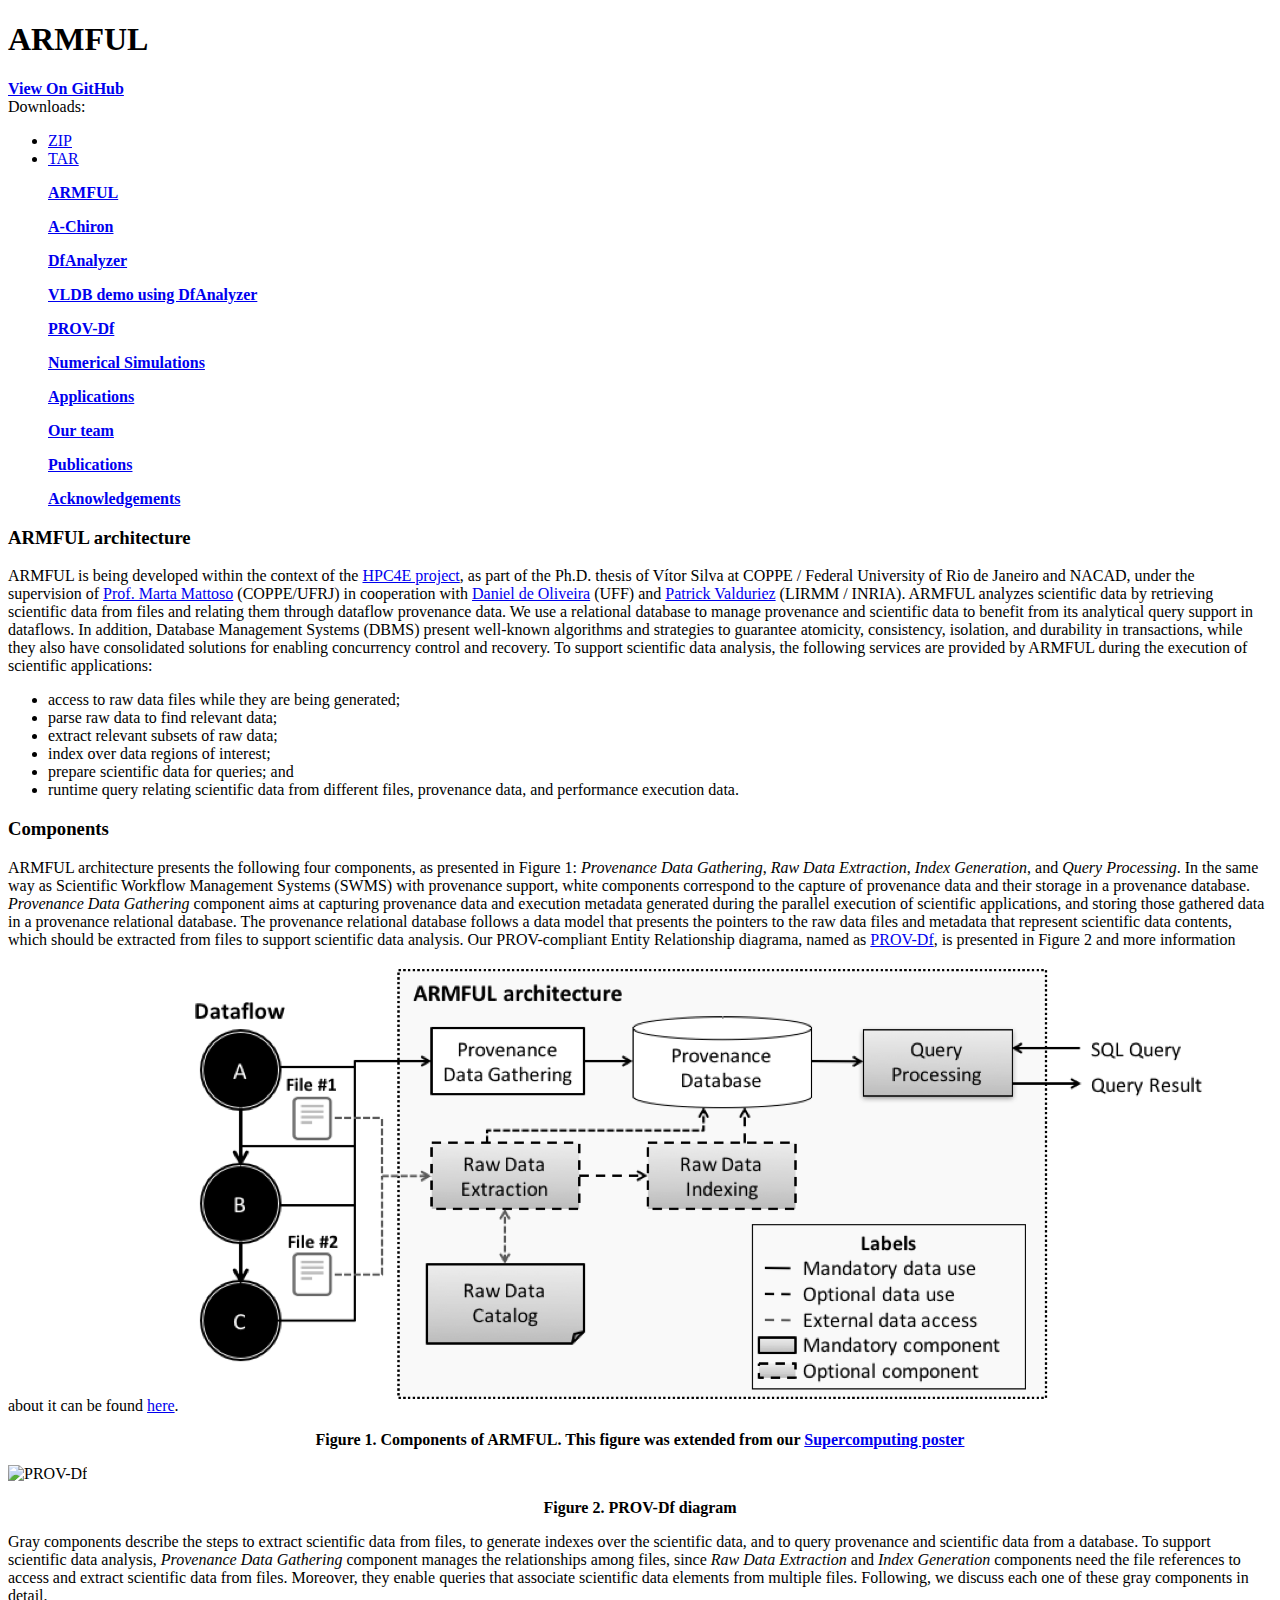
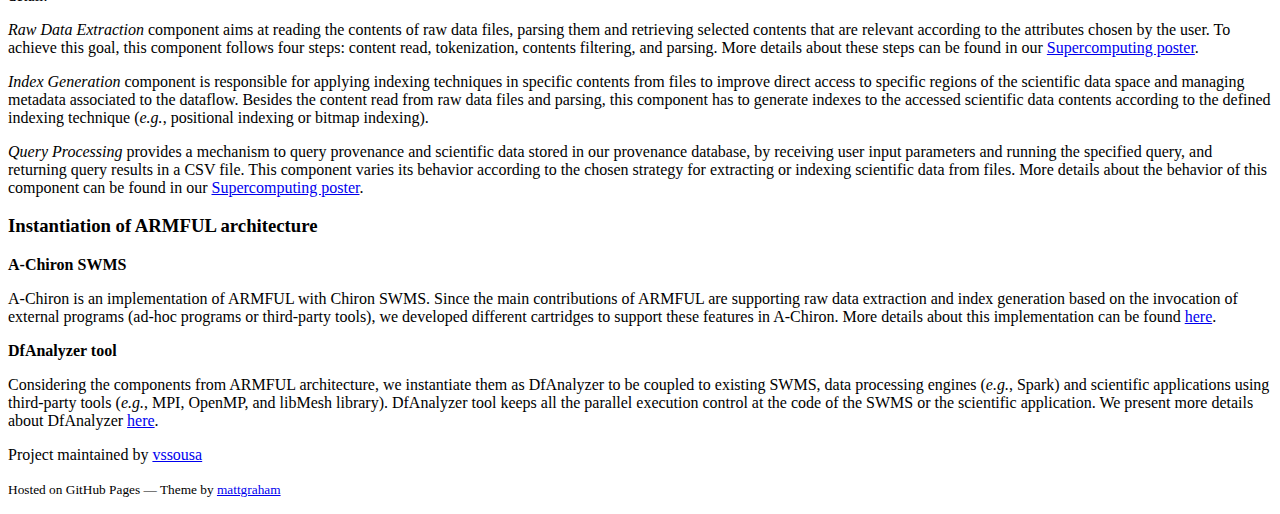
==== index.html @ 947130df "Updating the content of some pages." ====
<!doctype html>
<html>

<head>
    <meta charset="utf-8">
    <meta http-equiv="X-UA-Compatible" content="chrome=1">
    <title>ARMFUL</title>
    <link rel="stylesheet" href="stylesheets/styles.css">
    <link rel="stylesheet" href="stylesheets/github-dark.css">
    <script src="https://ajax.googleapis.com/ajax/libs/jquery/1.7.1/jquery.min.js"></script>
    <script src="javascripts/main.js"></script>
    <!--[if lt IE 9]>
      <script src="//html5shiv.googlecode.com/svn/trunk/html5.js"></script>
    <![endif]-->
    <meta name="viewport" content="width=device-width, initial-scale=1, user-scalable=no">

</head>

<body>

    <header>
        <h1>ARMFUL</h1>
        <p></p>
    </header>

    <div id="banner">
        <span id="logo"></span>
        <a href="https://github.com/hpcdb/armful" class="button fork"><strong>View On GitHub</strong></a>
        <div class="downloads">
            <span>Downloads:</span>
            <ul>
                <li><a href="https://github.com/hpcdb/armful/zipball/master" class="button">ZIP</a></li>
                <li><a href="https://github.com/hpcdb/armful/tarball/master" class="button">TAR</a></li>
            </ul>
        </div>
    </div>
    <!-- end banner -->

    <div class="wrapper">
        <nav>
            <ul><a href="index.html"><strong>ARMFUL</strong></a></ul>
            <ul><a href="a-chiron.html"><strong>A-Chiron</strong></a></ul>
            <ul><a href="dfanalyzer.html"><strong>DfAnalyzer</strong></a></ul>
            <ul><a href="dfanalyzer-demo.html"><strong>VLDB demo using DfAnalyzer</strong></a></ul>
            <ul><a href="prov-df.html"><strong>PROV-Df</strong></a></ul>
            <ul><a href="simulations.html"><strong>Numerical Simulations</strong></a></ul>
            <ul><a href="applications.html"><strong>Applications</strong></a></ul>
            <ul><a href="team.html"><strong>Our team</strong></a></ul>
            <ul><a href="publications.html"><strong>Publications</strong></a></ul>
            <ul><a href="acknowledgement.html"><strong>Acknowledgements</strong></a></ul>
            <ul> </ul>
        </nav>
        <section>
            <h3>
                <a id="armful" class="anchor" href="#armful" aria-hidden="true"><span aria-hidden="true" class="octicon octicon-link"></span></a> ARMFUL architecture
            </h3>
            <p>
                ARMFUL is being developed within the context of the <a href="https://hpc4e.eu/" target="_blank">HPC4E project</a>, as part of the Ph.D. thesis of Vítor Silva at COPPE / Federal University of Rio de Janeiro and NACAD, under the supervision
                of <a href="http://www.cos.ufrj.br/~marta/" target="_blank">Prof. Marta Mattoso</a> (COPPE/UFRJ) in cooperation with <a href="http://www2.ic.uff.br/~danielcmo/" target="_blank">Daniel de Oliveira</a> (UFF) and <a href="http://www-sop.inria.fr/members/Patrick.Valduriez/"
                    target="_blank">Patrick Valduriez</a> (LIRMM / INRIA). ARMFUL analyzes scientific data by retrieving scientific data from files and relating them through dataflow provenance data. We use a relational database to manage provenance and scientific
                data to benefit from its analytical query support in dataflows. In addition, Database Management Systems (DBMS) present well-known algorithms and strategies to guarantee atomicity, consistency, isolation, and durability in transactions,
                while they also have consolidated solutions for enabling concurrency control and recovery. To support scientific data analysis, the following services are provided by ARMFUL during the execution of scientific applications:
                <ul>
                    <li>
                        access to raw data files while they are being generated;
                    </li>
                    <li>
                        parse raw data to find relevant data;
                    </li>
                    <li>
                        extract relevant subsets of raw data;
                    </li>
                    <li>
                        index over data regions of interest;
                    </li>
                    <li>
                        prepare scientific data for queries; and
                    </li>
                    <li>
                        runtime query relating scientific data from different files, provenance data, and performance execution data.
                    </li>
                </ul>
            </p>
            <h3>
                <a id="components" class="anchor" href="#components" aria-hidden="true"><span aria-hidden="true" class="octicon octicon-link"></span></a> Components
            </h3>
            <p>
                ARMFUL architecture presents the following four components, as presented in Figure 1: <i>Provenance Data Gathering</i>, <i>Raw Data Extraction</i>, <i>Index Generation</i>, and <i>Query Processing</i>. In the same way as Scientific Workflow
                Management Systems (SWMS) with provenance support, white components correspond to the capture of provenance data and their storage in a provenance database. <i>Provenance Data Gathering</i> component aims at capturing provenance data and
                execution metadata generated during the parallel execution of scientific applications, and storing those gathered data in a provenance relational database. The provenance relational database follows a data model that presents the pointers
                to the raw data files and metadata that represent scientific data contents, which should be extracted from files to support scientific data analysis. Our PROV-compliant Entity Relationship diagrama, named as <a href="prov-df.html">PROV-Df</a>,
                is presented in Figure 2 and more information about it can be found <a href="http://onlinelibrary.wiley.com/doi/10.1002/cpe.3616/abstract" target="_blank">here</a>.
                <img src="img/components.png" alt="ARMFUL's components">
            </p>
            <p align="center">
                <b>Figure 1. Components of ARMFUL. This figure was extended from our <a href="http://sc16.supercomputing.org/sc-archive/tech_poster/tech_poster_pages/post152.html" target="_blank">Supercomputing poster</a></b>
            </p>
            <img src="img/prov-df.png" alt="PROV-Df">
            </p>
            <p align="center">
                <b>Figure 2. PROV-Df diagram</b>
            </p>
            <p>
                Gray components describe the steps to extract scientific data from files, to generate indexes over the scientific data, and to query provenance and scientific data from a database. To support scientific data analysis, <i>Provenance Data Gathering</i>                component manages the relationships among files, since <i>Raw Data Extraction</i> and <i>Index Generation</i> components need the file references to access and extract scientific data from files. Moreover, they enable queries that associate
                scientific data elements from multiple files. Following, we discuss each one of these gray components in detail.</p>
            <p>
                <i>Raw Data Extraction</i> component aims at reading the contents of raw data files, parsing them and retrieving selected contents that are relevant according to the attributes chosen by the user. To achieve this goal, this component follows
                four steps: content read, tokenization, contents filtering, and parsing. More details about these steps can be found in our <a href="http://sc16.supercomputing.org/sc-archive/tech_poster/tech_poster_pages/post152.html" target="_blank">Supercomputing poster</a>.
            </p>
            <p>
                <i>Index Generation</i> component is responsible for applying indexing techniques in specific contents from files to improve direct access to specific regions of the scientific data space and managing metadata associated to the dataflow.
                Besides the content read from raw data files and parsing, this component has to generate indexes to the accessed scientific data contents according to the defined indexing technique (<i>e.g.</i>, positional indexing or bitmap indexing).
            </p>
            <p>
                <i>Query Processing</i> provides a mechanism to query provenance and scientific data stored in our provenance database, by receiving user input parameters and running the specified query, and returning query results in a CSV file. This
                component varies its behavior according to the chosen strategy for extracting or indexing scientific data from files. More details about the behavior of this component can be found in our <a href="http://sc16.supercomputing.org/sc-archive/tech_poster/tech_poster_pages/post152.html"
                    target="_blank">Supercomputing poster</a>.
            </p>
            <h3>
                <a id="instantiation" class="anchor" href="#instantiation" aria-hidden="true"><span aria-hidden="true" class="octicon octicon-link"></span></a> Instantiation of ARMFUL architecture
            </h3>
            <p>
                <b>A-Chiron SWMS</b>
            </p>
            <p>A-Chiron is an implementation of ARMFUL with Chiron SWMS. Since the main contributions of ARMFUL are supporting raw data extraction and index generation based on the invocation of external programs (ad-hoc programs or third-party tools), we
                developed different cartridges to support these features in A-Chiron. More details about this implementation can be found <a href="a-chiron.html">here</a>.
            </p>
            <p>
                <b>DfAnalyzer tool</b>
            </p>
            <p>Considering the components from ARMFUL architecture, we instantiate them as DfAnalyzer to be coupled to existing SWMS, data processing engines (<i>e.g.</i>, Spark) and scientific applications using third-party tools (<i>e.g.</i>, MPI, OpenMP,
                and libMesh library). DfAnalyzer tool keeps all the parallel execution control at the code of the SWMS or the scientific application. We present more details about DfAnalyzer <a href="dfanalyzer.html">here</a>.
            </p>

        </section>
        <footer>
            <p>Project maintained by <a href="https://github.com/vssousa">vssousa</a></p>
            <p><small>Hosted on GitHub Pages &mdash; Theme by <a href="https://twitter.com/michigangraham">mattgraham</a></small></p>
        </footer>
    </div>
    <!--[if !IE]><script>fixScale(document);</script><![endif]-->
</body>

</html>
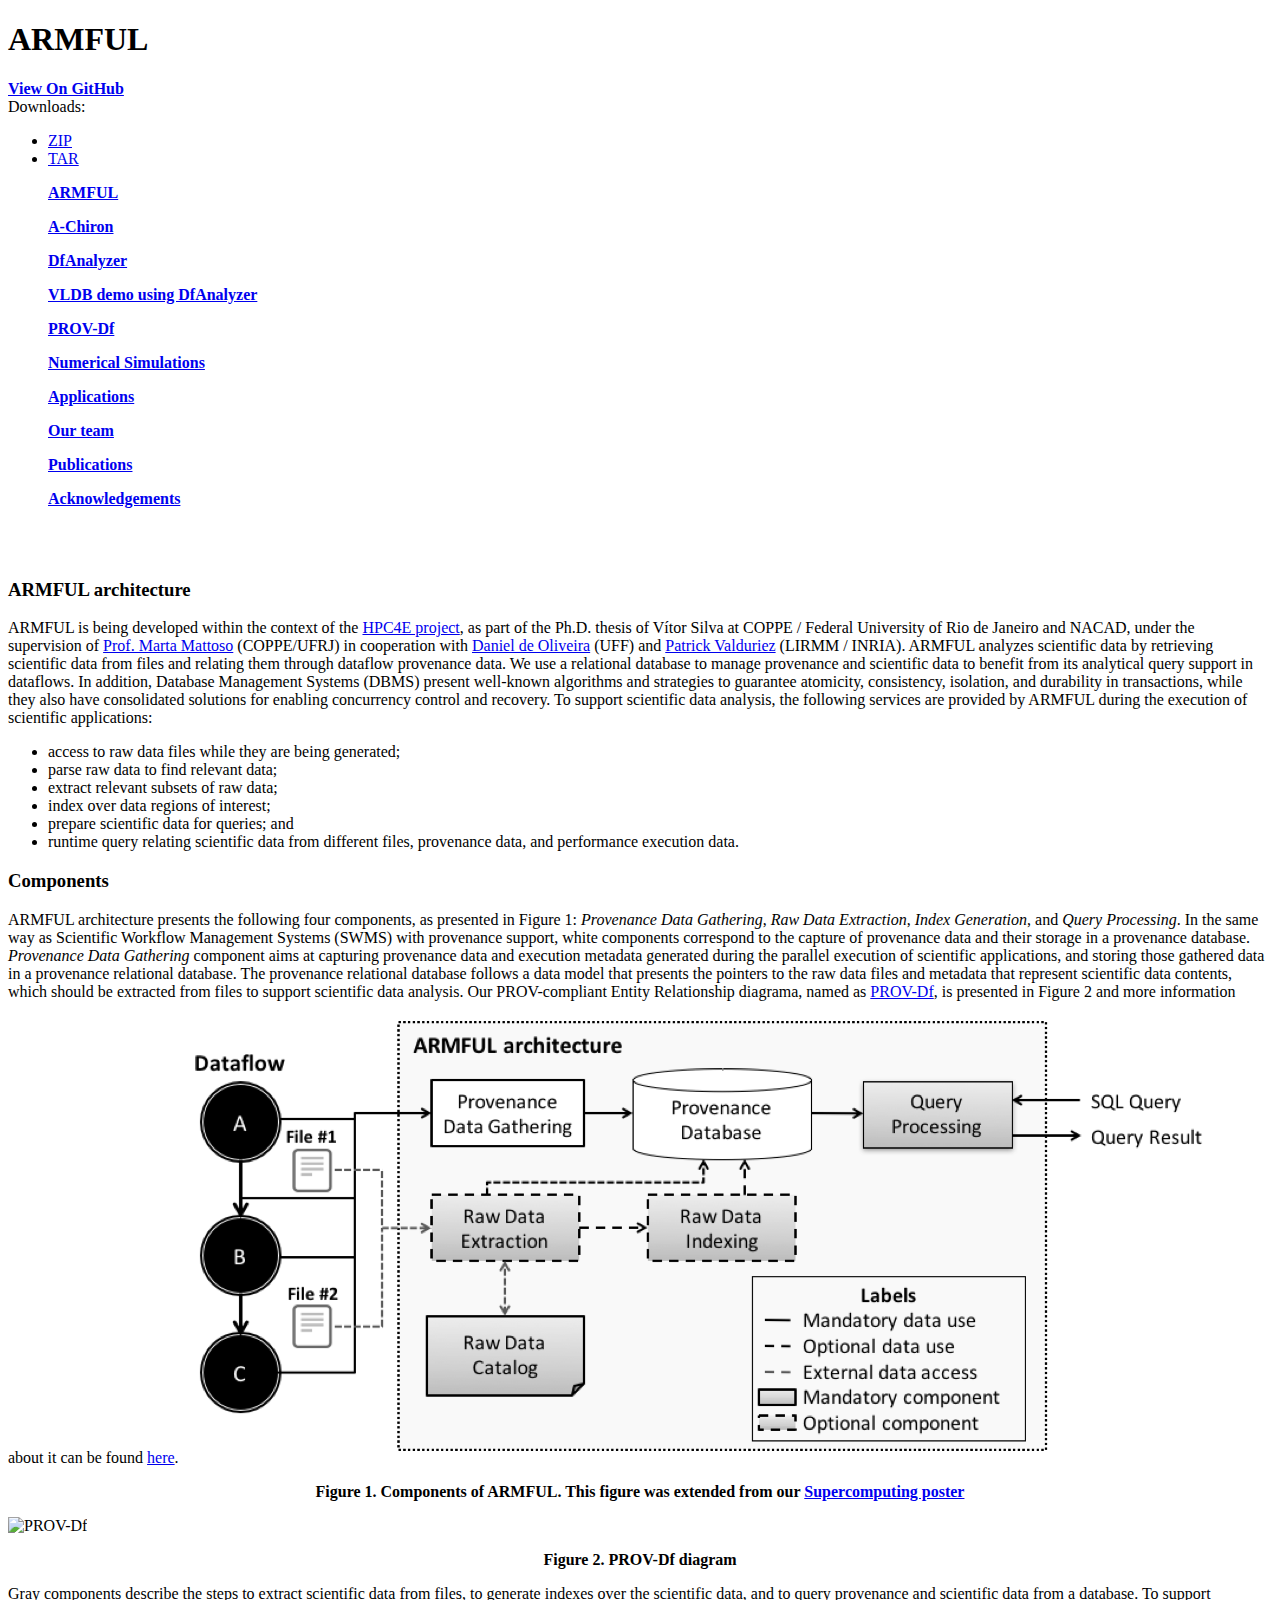
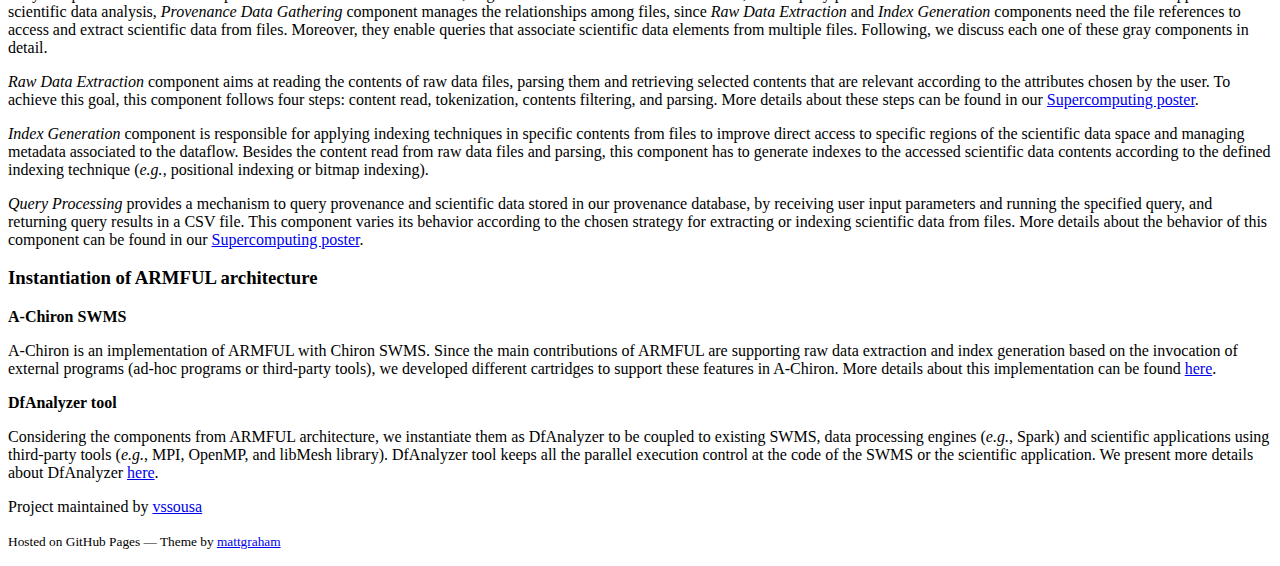
==== commit ed827c8c: "no message" ====
--- a/index.html
+++ b/index.html
@@ -48,7 +48,7 @@
             <ul><a href="team.html"><strong>Our team</strong></a></ul>
             <ul><a href="publications.html"><strong>Publications</strong></a></ul>
             <ul><a href="acknowledgement.html"><strong>Acknowledgements</strong></a></ul>
-            <ul> </ul>
+            <ul><br><br></ul>
         </nav>
         <section>
             <h3>
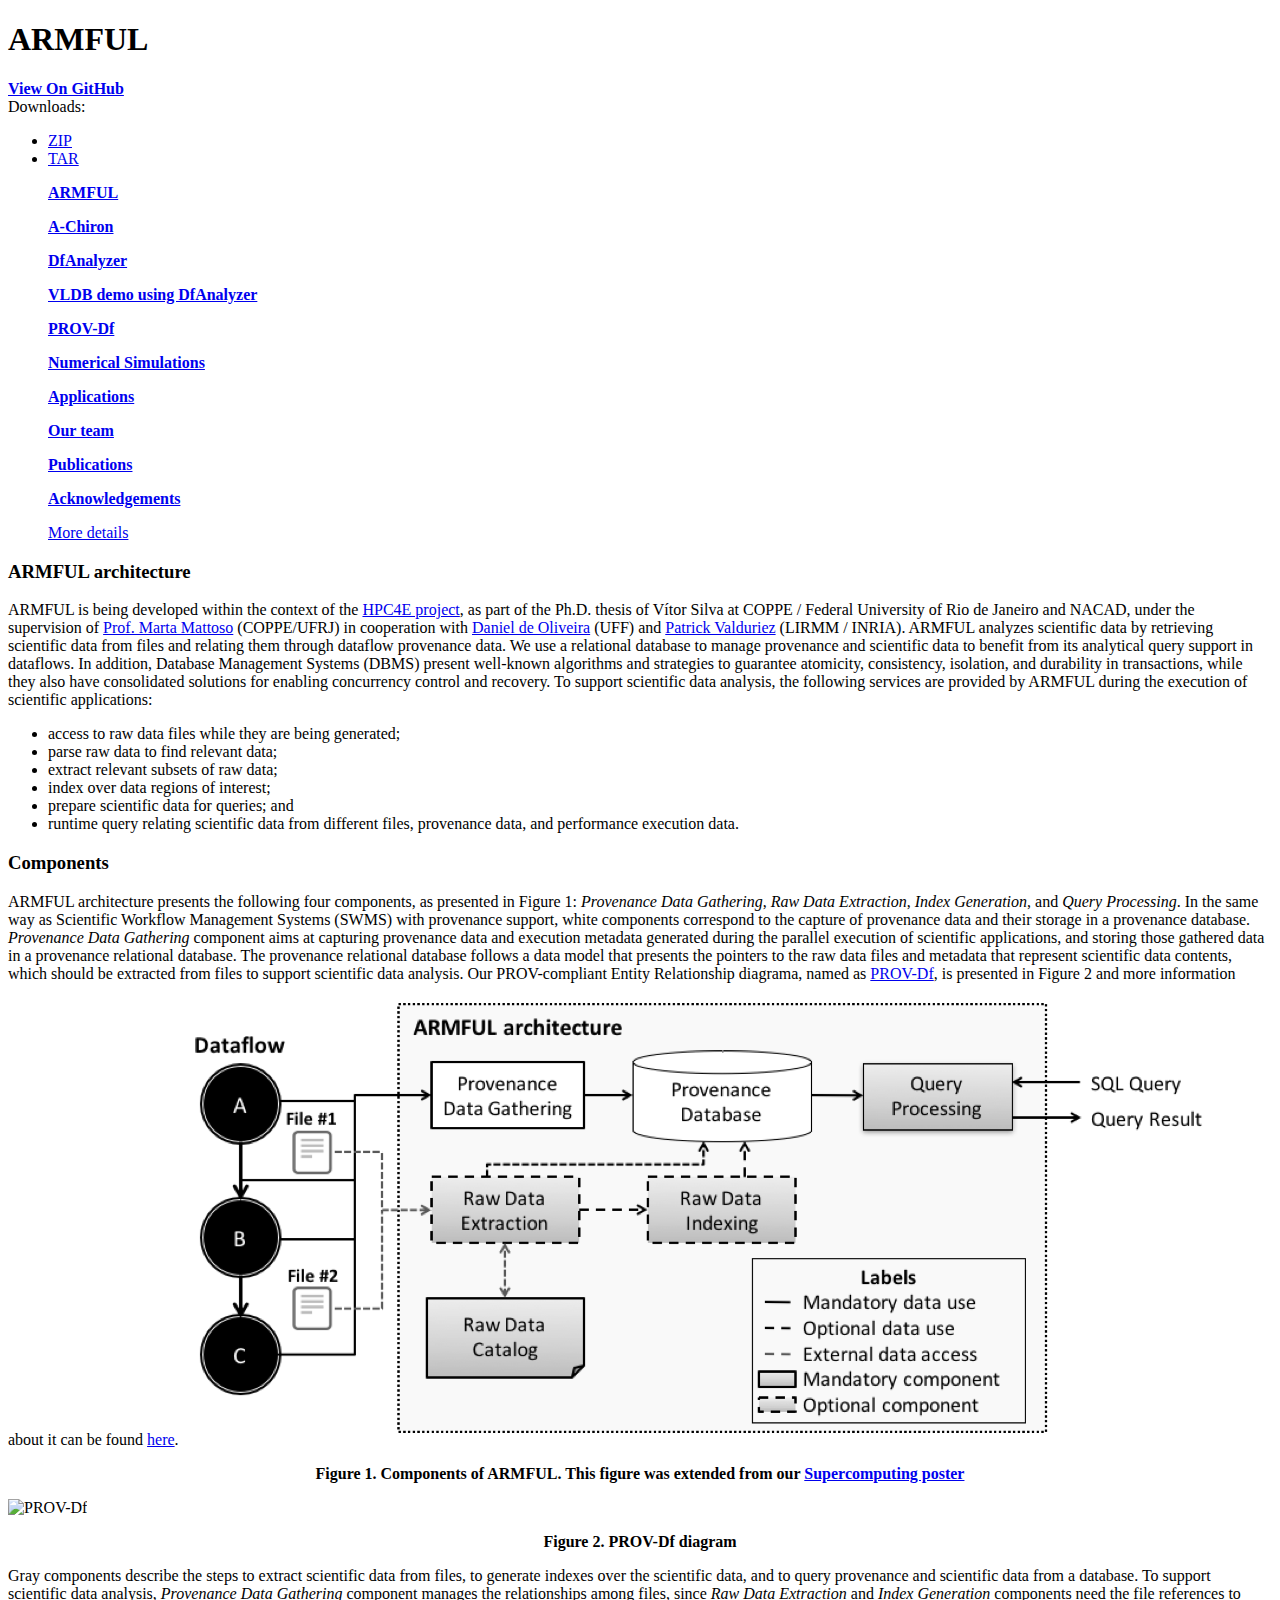
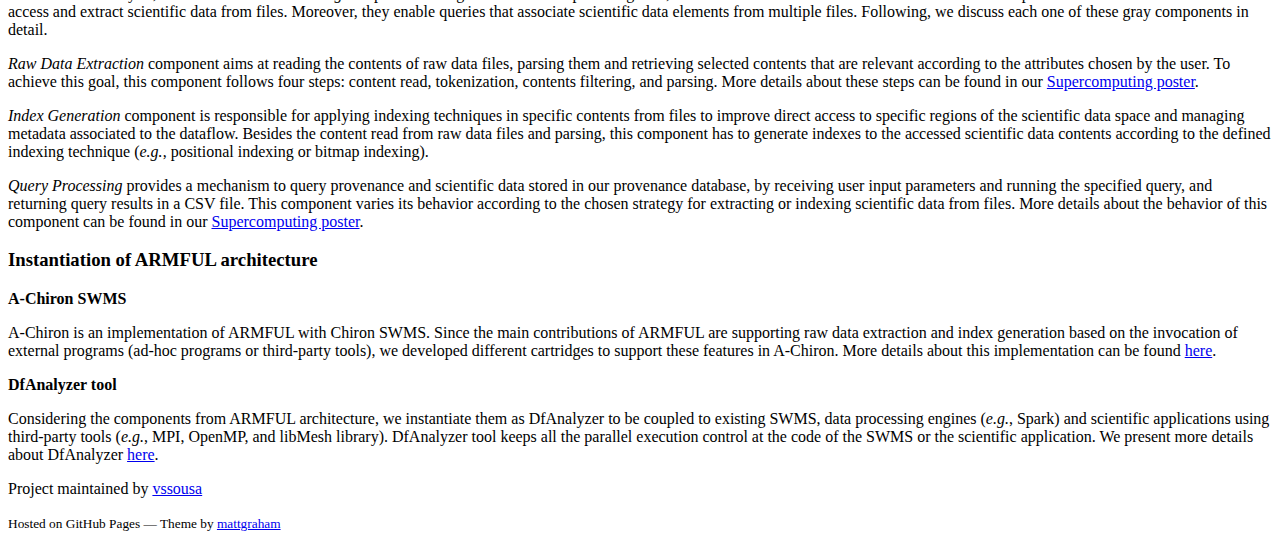
==== commit bf82a2c0: "Updating the content of some pages." ====
--- a/index.html
+++ b/index.html
@@ -47,8 +47,8 @@
             <ul><a href="applications.html"><strong>Applications</strong></a></ul>
             <ul><a href="team.html"><strong>Our team</strong></a></ul>
             <ul><a href="publications.html"><strong>Publications</strong></a></ul>
-            <ul><a href="acknowledgement.html"><strong>Acknowledgements</strong></a></ul>
-            <ul><br><br></ul>
+            <ul><a href="acknowledgments.html"><strong>Acknowledgements</strong></a></ul>
+            <ul><a href="https://github.com/hpcdb">More details</ul>
         </nav>
         <section>
             <h3>
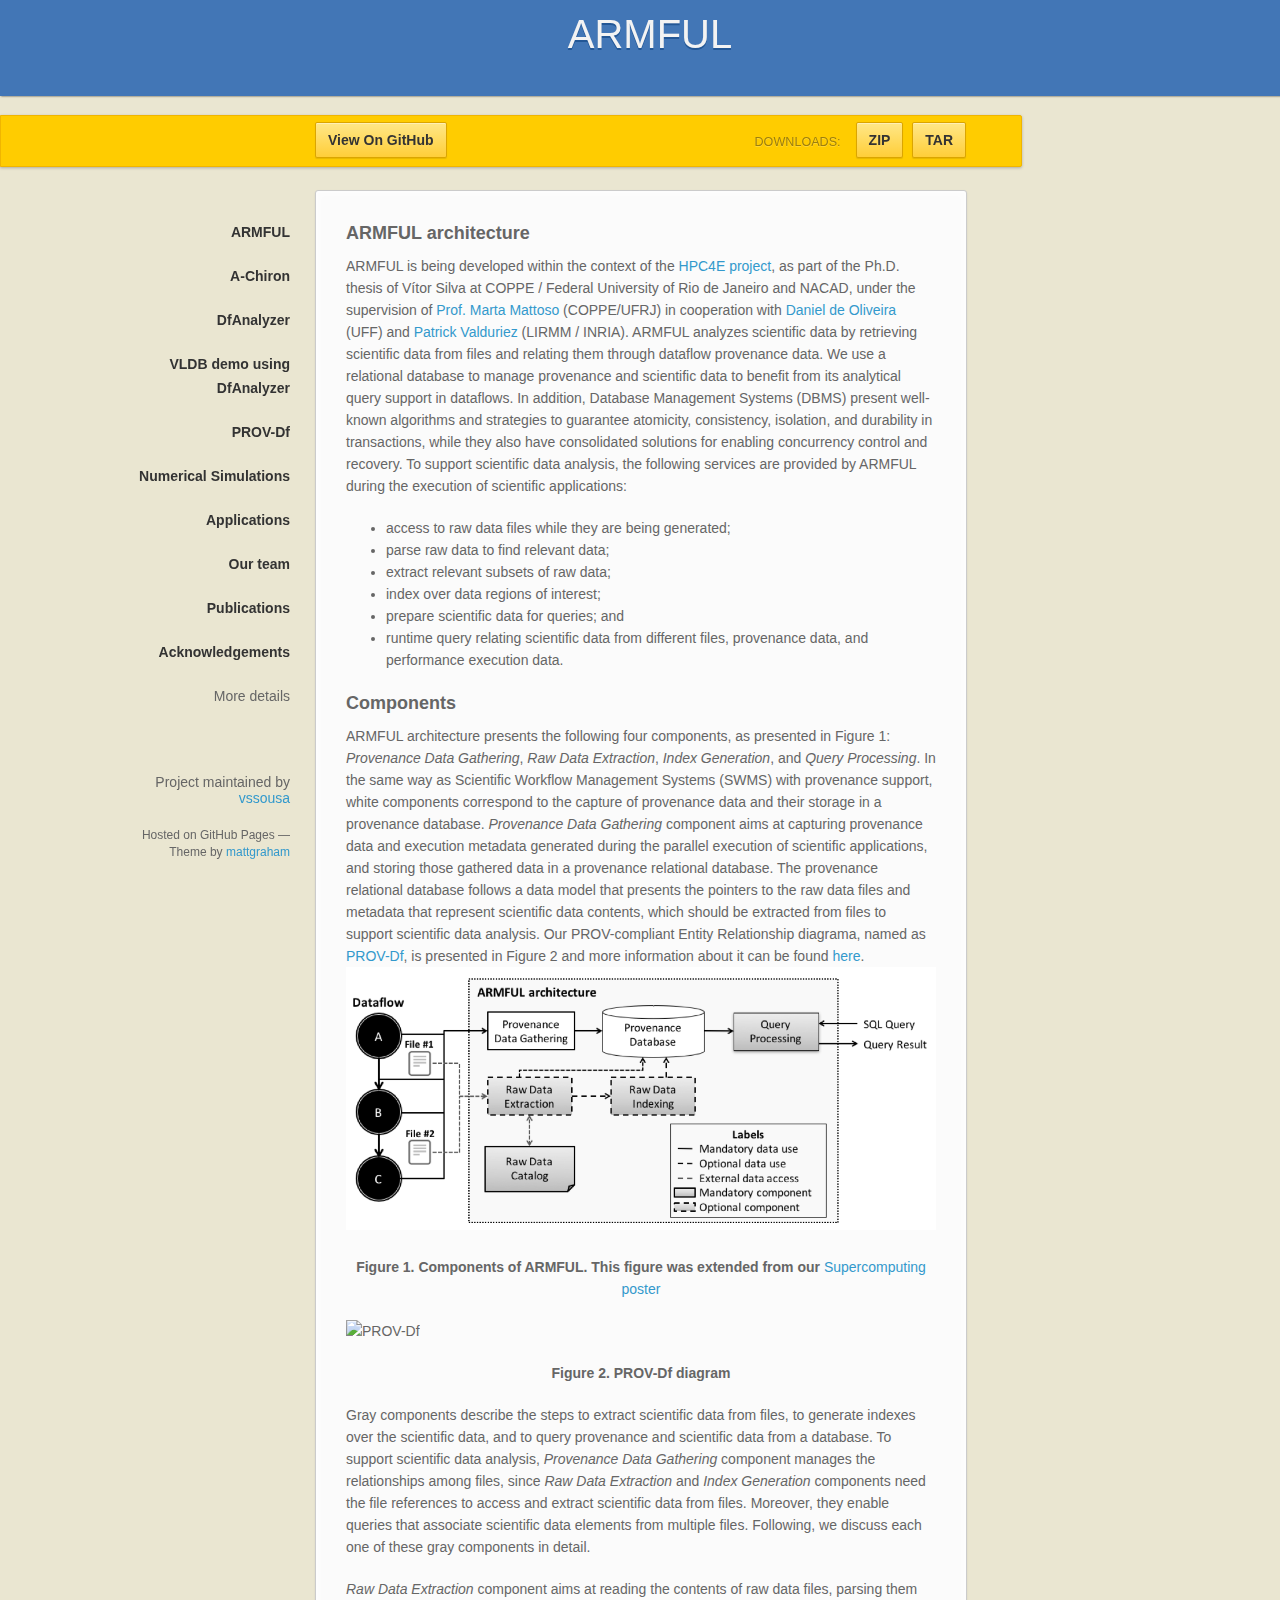
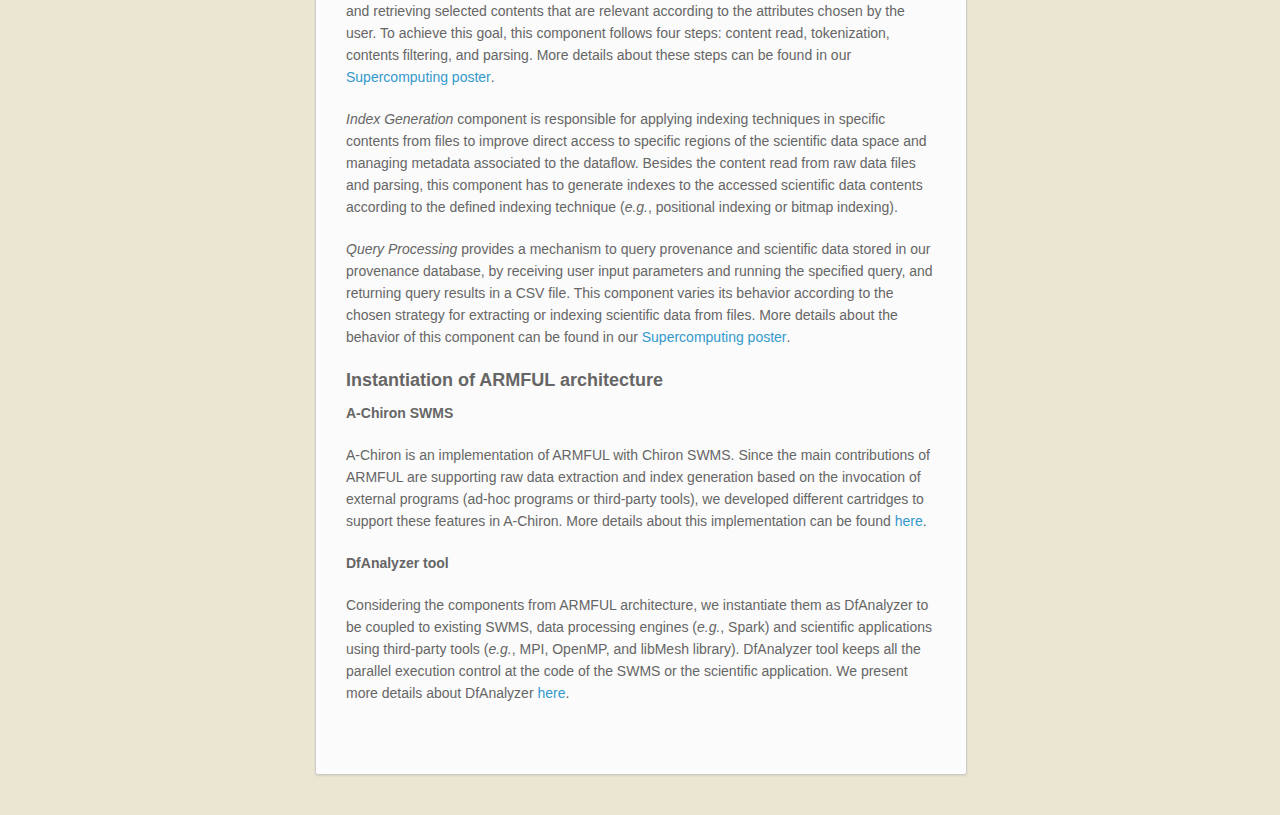
==== commit 5388fa5d: "Updating style." ====
--- a/index.html
+++ b/index.html
@@ -48,7 +48,7 @@
             <ul><a href="team.html"><strong>Our team</strong></a></ul>
             <ul><a href="publications.html"><strong>Publications</strong></a></ul>
             <ul><a href="acknowledgments.html"><strong>Acknowledgements</strong></a></ul>
-            <ul><a href="https://github.com/hpcdb">More details</ul>
+            <ul><a href="https://github.com/hpcdb">More details</a></ul>
         </nav>
         <section>
             <h3>
--- a/stylesheets/styles.css
+++ b/stylesheets/styles.css
@@ -0,0 +1,1010 @@
+/*
+Leap Day for GitHub Pages
+by Matt Graham
+*/
+@font-face {
+  font-family: 'Quattrocento Sans';
+  src: url("../fonts/quattrocentosans-bold-webfont.eot");
+  src: url("../fonts/quattrocentosans-bold-webfont.eot?#iefix") format("embedded-opentype"), url("../fonts/quattrocentosans-bold-webfont.woff") format("woff"), url("../fonts/quattrocentosans-bold-webfont.ttf") format("truetype"), url("../fonts/quattrocentosans-bold-webfont.svg#QuattrocentoSansBold") format("svg");
+  font-weight: bold;
+  font-style: normal;
+}
+
+@font-face {
+  font-family: 'Quattrocento Sans';
+  src: url("../fonts/quattrocentosans-bolditalic-webfont.eot");
+  src: url("../fonts/quattrocentosans-bolditalic-webfont.eot?#iefix") format("embedded-opentype"), url("../fonts/quattrocentosans-bolditalic-webfont.woff") format("woff"), url("../fonts/quattrocentosans-bolditalic-webfont.ttf") format("truetype"), url("../fonts/quattrocentosans-bolditalic-webfont.svg#QuattrocentoSansBoldItalic") format("svg");
+  font-weight: bold;
+  font-style: italic;
+}
+
+@font-face {
+  font-family: 'Quattrocento Sans';
+  src: url("../fonts/quattrocentosans-italic-webfont.eot");
+  src: url("../fonts/quattrocentosans-italic-webfont.eot?#iefix") format("embedded-opentype"), url("../fonts/quattrocentosans-italic-webfont.woff") format("woff"), url("../fonts/quattrocentosans-italic-webfont.ttf") format("truetype"), url("../fonts/quattrocentosans-italic-webfont.svg#QuattrocentoSansItalic") format("svg");
+  font-weight: normal;
+  font-style: italic;
+}
+
+@font-face {
+  font-family: 'Quattrocento Sans';
+  src: url("../fonts/quattrocentosans-regular-webfont.eot");
+  src: url("../fonts/quattrocentosans-regular-webfont.eot?#iefix") format("embedded-opentype"), url("../fonts/quattrocentosans-regular-webfont.woff") format("woff"), url("../fonts/quattrocentosans-regular-webfont.ttf") format("truetype"), url("../fonts/quattrocentosans-regular-webfont.svg#QuattrocentoSansRegular") format("svg");
+  font-weight: normal;
+  font-style: normal;
+}
+
+@font-face {
+  font-family: 'Copse';
+  src: url("../fonts/copse-regular-webfont.eot");
+  src: url("../fonts/copse-regular-webfont.eot?#iefix") format("embedded-opentype"), url("../fonts/copse-regular-webfont.woff") format("woff"), url("../fonts/copse-regular-webfont.ttf") format("truetype"), url("../fonts/copse-regular-webfont.svg#CopseRegular") format("svg");
+  font-weight: normal;
+  font-style: normal;
+}
+
+/* normalize.css 2012-02-07T12:37 UTC - https://github.com/necolas/normalize.css */
+/* =============================================================================
+   HTML5 display definitions
+   ========================================================================== */
+/*
+ * Corrects block display not defined in IE6/7/8/9 & FF3
+ */
+article,
+aside,
+details,
+figcaption,
+figure,
+footer,
+header,
+hgroup,
+nav,
+section,
+summary {
+  display: block;
+}
+
+/*
+ * Corrects inline-block display not defined in IE6/7/8/9 & FF3
+ */
+audio,
+canvas,
+video {
+  display: inline-block;
+  *display: inline;
+  *zoom: 1;
+}
+
+/*
+ * Prevents modern browsers from displaying 'audio' without controls
+ */
+audio:not([controls]) {
+  display: none;
+}
+
+/*
+ * Addresses styling for 'hidden' attribute not present in IE7/8/9, FF3, S4
+ * Known issue: no IE6 support
+ */
+[hidden] {
+  display: none;
+}
+
+/* =============================================================================
+   Base
+   ========================================================================== */
+/*
+ * 1. Corrects text resizing oddly in IE6/7 when body font-size is set using em units
+ *    http://clagnut.com/blog/348/#c790
+ * 2. Prevents iOS text size adjust after orientation change, without disabling user zoom
+ *    www.456bereastreet.com/archive/201012/controlling_text_size_in_safari_for_ios_without_disabling_user_zoom/
+ */
+html {
+  font-size: 100%;
+  /* 1 */
+  -webkit-text-size-adjust: 100%;
+  /* 2 */
+  -ms-text-size-adjust: 100%;
+  /* 2 */
+}
+
+/*
+ * Addresses font-family inconsistency between 'textarea' and other form elements.
+ */
+html,
+button,
+input,
+select,
+textarea {
+  font-family: sans-serif;
+}
+
+/*
+ * Addresses margins handled incorrectly in IE6/7
+ */
+body {
+  margin: 0;
+}
+
+/* =============================================================================
+   Links
+   ========================================================================== */
+/*
+ * Addresses outline displayed oddly in Chrome
+ */
+a:focus {
+  outline: thin dotted;
+}
+
+/*
+ * Improves readability when focused and also mouse hovered in all browsers
+ * people.opera.com/patrickl/experiments/keyboard/test
+ */
+a:hover,
+a:active {
+  outline: 0;
+}
+
+/* =============================================================================
+   Typography
+   ========================================================================== */
+/*
+ * Addresses font sizes and margins set differently in IE6/7
+ * Addresses font sizes within 'section' and 'article' in FF4+, Chrome, S5
+ */
+h1 {
+  font-size: 2em;
+  margin: 0.67em 0;
+}
+
+h2 {
+  font-size: 1.5em;
+  margin: 0.83em 0;
+}
+
+h3 {
+  font-size: 1.17em;
+  margin: 1em 0;
+}
+
+h4 {
+  font-size: 1em;
+  margin: 1.33em 0;
+}
+
+h5 {
+  font-size: 0.83em;
+  margin: 1.67em 0;
+}
+
+h6 {
+  font-size: 0.75em;
+  margin: 2.33em 0;
+}
+
+/*
+ * Addresses styling not present in IE7/8/9, S5, Chrome
+ */
+abbr[title] {
+  border-bottom: 1px dotted;
+}
+
+/*
+ * Addresses style set to 'bolder' in FF3+, S4/5, Chrome
+*/
+b,
+strong {
+  font-weight: bold;
+}
+
+blockquote {
+  margin: 1em 40px;
+}
+
+/*
+ * Addresses styling not present in S5, Chrome
+ */
+dfn {
+  font-style: italic;
+}
+
+/*
+ * Addresses styling not present in IE6/7/8/9
+ */
+mark {
+  background: #ff0;
+  color: #000;
+}
+
+/*
+ * Addresses margins set differently in IE6/7
+ */
+p,
+pre {
+  margin: 1em 0;
+}
+
+/*
+ * Corrects font family set oddly in IE6, S4/5, Chrome
+ * en.wikipedia.org/wiki/User:Davidgothberg/Test59
+ */
+pre,
+code,
+kbd,
+samp {
+  font-family: monospace, serif;
+  _font-family: 'courier new', monospace;
+  font-size: 1em;
+}
+
+/*
+ * 1. Addresses CSS quotes not supported in IE6/7
+ * 2. Addresses quote property not supported in S4
+ */
+/* 1 */
+q {
+  quotes: none;
+}
+
+/* 2 */
+q:before,
+q:after {
+  content: '';
+  content: none;
+}
+
+small {
+  font-size: 75%;
+}
+
+/*
+ * Prevents sub and sup affecting line-height in all browsers
+ * gist.github.com/413930
+ */
+sub,
+sup {
+  font-size: 75%;
+  line-height: 0;
+  position: relative;
+  vertical-align: baseline;
+}
+
+sup {
+  top: -0.5em;
+}
+
+sub {
+  bottom: -0.25em;
+}
+
+/* =============================================================================
+   Lists
+   ========================================================================== */
+/*
+ * Addresses margins set differently in IE6/7
+ */
+dl,
+menu,
+ol,
+ul {
+  margin: 1em 0;
+}
+
+dd {
+  margin: 0 0 0 40px;
+}
+
+/*
+ * Addresses paddings set differently in IE6/7
+ */
+menu,
+ol,
+ul {
+  padding: 0 0 0 40px;
+}
+
+/*
+ * Corrects list images handled incorrectly in IE7
+ */
+nav ul,
+nav ol {
+  list-style: none;
+  list-style-image: none;
+}
+
+/* =============================================================================
+   Embedded content
+   ========================================================================== */
+/*
+ * 1. Removes border when inside 'a' element in IE6/7/8/9, FF3
+ * 2. Improves image quality when scaled in IE7
+ *    code.flickr.com/blog/2008/11/12/on-ui-quality-the-little-things-client-side-image-resizing/
+ */
+img {
+  border: 0;
+  /* 1 */
+  -ms-interpolation-mode: bicubic;
+  /* 2 */
+}
+
+/*
+ * Corrects overflow displayed oddly in IE9
+ */
+svg:not(:root) {
+  overflow: hidden;
+}
+
+/* =============================================================================
+   Figures
+   ========================================================================== */
+/*
+ * Addresses margin not present in IE6/7/8/9, S5, O11
+ */
+figure {
+  margin: 0;
+}
+
+/* =============================================================================
+   Forms
+   ========================================================================== */
+/*
+ * Corrects margin displayed oddly in IE6/7
+ */
+form {
+  margin: 0;
+}
+
+/*
+ * Define consistent border, margin, and padding
+ */
+fieldset {
+  border: 1px solid #c0c0c0;
+  margin: 0 2px;
+  padding: 0.35em 0.625em 0.75em;
+}
+
+/*
+ * 1. Corrects color not being inherited in IE6/7/8/9
+ * 2. Corrects text not wrapping in FF3 
+ * 3. Corrects alignment displayed oddly in IE6/7
+ */
+legend {
+  border: 0;
+  /* 1 */
+  padding: 0;
+  white-space: normal;
+  /* 2 */
+  *margin-left: -7px;
+  /* 3 */
+}
+
+/*
+ * 1. Corrects font size not being inherited in all browsers
+ * 2. Addresses margins set differently in IE6/7, FF3+, S5, Chrome
+ * 3. Improves appearance and consistency in all browsers
+ */
+button,
+input,
+select,
+textarea {
+  font-size: 100%;
+  /* 1 */
+  margin: 0;
+  /* 2 */
+  vertical-align: baseline;
+  /* 3 */
+  *vertical-align: middle;
+  /* 3 */
+}
+
+/*
+ * Addresses FF3/4 setting line-height on 'input' using !important in the UA stylesheet
+ */
+button,
+input {
+  line-height: normal;
+  /* 1 */
+}
+
+/*
+ * 1. Improves usability and consistency of cursor style between image-type 'input' and others
+ * 2. Corrects inability to style clickable 'input' types in iOS
+ * 3. Removes inner spacing in IE7 without affecting normal text inputs
+ *    Known issue: inner spacing remains in IE6
+ */
+button,
+input[type="button"],
+input[type="reset"],
+input[type="submit"] {
+  cursor: pointer;
+  /* 1 */
+  -webkit-appearance: button;
+  /* 2 */
+  *overflow: visible;
+  /* 3 */
+}
+
+/*
+ * Re-set default cursor for disabled elements
+ */
+button[disabled],
+input[disabled] {
+  cursor: default;
+}
+
+/*
+ * 1. Addresses box sizing set to content-box in IE8/9
+ * 2. Removes excess padding in IE8/9
+ * 3. Removes excess padding in IE7
+      Known issue: excess padding remains in IE6
+ */
+input[type="checkbox"],
+input[type="radio"] {
+  box-sizing: border-box;
+  /* 1 */
+  padding: 0;
+  /* 2 */
+  *height: 13px;
+  /* 3 */
+  *width: 13px;
+  /* 3 */
+}
+
+/*
+ * 1. Addresses appearance set to searchfield in S5, Chrome
+ * 2. Addresses box-sizing set to border-box in S5, Chrome (include -moz to future-proof)
+ */
+input[type="search"] {
+  -webkit-appearance: textfield;
+  /* 1 */
+  -moz-box-sizing: content-box;
+  -webkit-box-sizing: content-box;
+  /* 2 */
+  box-sizing: content-box;
+}
+
+/*
+ * Removes inner padding and search cancel button in S5, Chrome on OS X
+ */
+input[type="search"]::-webkit-search-decoration,
+input[type="search"]::-webkit-search-cancel-button {
+  -webkit-appearance: none;
+}
+
+/*
+ * Removes inner padding and border in FF3+
+ * www.sitepen.com/blog/2008/05/14/the-devils-in-the-details-fixing-dojos-toolbar-buttons/
+ */
+button::-moz-focus-inner,
+input::-moz-focus-inner {
+  border: 0;
+  padding: 0;
+}
+
+/*
+ * 1. Removes default vertical scrollbar in IE6/7/8/9
+ * 2. Improves readability and alignment in all browsers
+ */
+textarea {
+  overflow: auto;
+  /* 1 */
+  vertical-align: top;
+  /* 2 */
+}
+
+/* =============================================================================
+   Tables
+   ========================================================================== */
+/*
+ * Remove most spacing between table cells
+ */
+table {
+  border-collapse: collapse;
+  border-spacing: 0;
+}
+
+body {
+  font: 14px/22px "Quattrocento Sans", "Helvetica Neue", Helvetica, Arial, sans-serif;
+  color: #666;
+  font-weight: 300;
+  margin: 0px;
+  padding: 0px 0 20px 0px;
+  background: url(../images/body-background.png) #eae6d1;
+}
+
+h1, h2, h3, h4, h5, h6 {
+  color: #333;
+  margin: 0 0 10px;
+}
+
+p, ul, ol, table, pre, dl {
+  margin: 0 0 20px;
+}
+
+h1, h2, h3 {
+  line-height: 1.1;
+}
+
+h1 {
+  font-size: 28px;
+}
+
+h2 {
+  font-size: 24px;
+  color: #393939;
+}
+
+h3, h4, h5, h6 {
+  color: #666666;
+}
+
+h3 {
+  font-size: 18px;
+  line-height: 24px;
+}
+
+a {
+  color: #3399cc;
+  font-weight: 400;
+  text-decoration: none;
+}
+
+a small {
+  font-size: 11px;
+  color: #666;
+  margin-top: -0.6em;
+  display: block;
+}
+
+ul {
+  list-style-image: url("../images/bullet.png");
+}
+
+strong {
+  font-weight: bold;
+  color: #333;
+}
+
+.wrapper {
+  width: 650px;
+  margin: 0 auto;
+  position: relative;
+}
+
+section img {
+  max-width: 100%;
+}
+
+blockquote {
+  border-left: 1px solid #ffcc00;
+  margin: 0;
+  padding: 0 0 0 20px;
+  font-style: italic;
+}
+
+code {
+  font-family: "Lucida Sans", Monaco, Bitstream Vera Sans Mono, Lucida Console, Terminal;
+  font-size: 13px;
+  color: #efefef;
+  text-shadow: 0px 1px 0px #000;
+  margin: 0 4px;
+  padding: 2px 6px;
+  background: #333;
+  -moz-border-radius: 2px;
+  -webkit-border-radius: 2px;
+  -o-border-radius: 2px;
+  -ms-border-radius: 2px;
+  -khtml-border-radius: 2px;
+  border-radius: 2px;
+}
+
+pre {
+  padding: 8px 15px;
+  background: #333333;
+  -moz-border-radius: 3px;
+  -webkit-border-radius: 3px;
+  -o-border-radius: 3px;
+  -ms-border-radius: 3px;
+  -khtml-border-radius: 3px;
+  border-radius: 3px;
+  border: 1px solid #c7c7c7;
+  overflow: auto;
+  overflow-y: hidden;
+}
+pre code {
+  margin: 0px;
+  padding: 0px;
+}
+
+table {
+  width: 100%;
+  border-collapse: collapse;
+}
+
+th {
+  text-align: center;
+  padding: 5px 10px;
+  border-bottom: 1px solid #e5e5e5;
+  color: #444;
+}
+
+td {
+  text-align: center;
+  padding: 5px 10px;
+  border-bottom: 1px solid #e5e5e5;
+  border-right: 1px solid #ffcc00;
+}
+td:first-child {
+  border-left: 1px solid #ffcc00;
+}
+
+hr {
+  border: 0;
+  outline: none;
+  height: 11px;
+  background: transparent url("../images/hr.gif") center center repeat-x;
+  margin: 0 0 20px;
+}
+
+dt {
+  color: #444;
+  font-weight: 700;
+}
+
+header {
+  padding: 10px 10px 10px 10px;
+  margin: 0;
+  position: fixed;
+  top: 0;
+  left: 0;
+  right: 0;
+  width: 100%;
+  text-align: center;
+  background: url(../images/background.png) #4276b6;
+  -moz-box-shadow: 1px 0px 2px rgba(0, 0, 0, 0.75);
+  -webkit-box-shadow: 1px 0px 2px rgba(0, 0, 0, 0.75);
+  -o-box-shadow: 1px 0px 2px rgba(0, 0, 0, 0.75);
+  box-shadow: 1px 0px 2px rgba(0, 0, 0, 0.75);
+  z-index: 99;
+  -webkit-font-smoothing: antialiased;
+  min-height: 76px;
+}
+header h1 {
+  font: 40px/48px "Copse", "Helvetica Neue", Helvetica, Arial, sans-serif;
+  color: #f3f3f3;
+  text-shadow: 0px 2px 0px #235796;
+  margin: 0px;
+  white-space: nowrap;
+  overflow: hidden;
+  text-overflow: ellipsis;
+  -o-text-overflow: ellipsis;
+  -ms-text-overflow: ellipsis;
+}
+header p {
+  color: #d8d8d8;
+  text-shadow: rgba(0, 0, 0, 0.2) 0 1px 0;
+  font-size: 18px;
+  margin: 0px;
+}
+
+#banner {
+  z-index: 100;
+  left: 0;
+  right: 50%;
+  height: 50px;
+  margin-right: -382px;
+  position: fixed;
+  top: 115px;
+  background: #ffcc00;
+  border: 1px solid #f0b500;
+  -moz-box-shadow: 0px 1px 3px rgba(0, 0, 0, 0.25);
+  -webkit-box-shadow: 0px 1px 3px rgba(0, 0, 0, 0.25);
+  -o-box-shadow: 0px 1px 3px rgba(0, 0, 0, 0.25);
+  box-shadow: 0px 1px 3px rgba(0, 0, 0, 0.25);
+  -moz-border-radius: 0px 2px 2px 0px;
+  -webkit-border-radius: 0px 2px 2px 0px;
+  -o-border-radius: 0px 2px 2px 0px;
+  -ms-border-radius: 0px 2px 2px 0px;
+  -khtml-border-radius: 0px 2px 2px 0px;
+  border-radius: 0px 2px 2px 0px;
+  padding-right: 10px;
+}
+#banner .button {
+  border: 1px solid #dba500;
+  background: -webkit-gradient(linear, 50% 0%, 50% 100%, color-stop(0%, #ffe788), color-stop(100%, #ffce38));
+  background: -webkit-linear-gradient(#ffe788, #ffce38);
+  background: -moz-linear-gradient(#ffe788, #ffce38);
+  background: -o-linear-gradient(#ffe788, #ffce38);
+  background: -ms-linear-gradient(#ffe788, #ffce38);
+  background: linear-gradient(#ffe788, #ffce38);
+  -moz-border-radius: 2px;
+  -webkit-border-radius: 2px;
+  -o-border-radius: 2px;
+  -ms-border-radius: 2px;
+  -khtml-border-radius: 2px;
+  border-radius: 2px;
+  -moz-box-shadow: inset 0px 1px 0px rgba(255, 255, 255, 0.4), 0px 1px 1px rgba(0, 0, 0, 0.1);
+  -webkit-box-shadow: inset 0px 1px 0px rgba(255, 255, 255, 0.4), 0px 1px 1px rgba(0, 0, 0, 0.1);
+  -o-box-shadow: inset 0px 1px 0px rgba(255, 255, 255, 0.4), 0px 1px 1px rgba(0, 0, 0, 0.1);
+  box-shadow: inset 0px 1px 0px rgba(255, 255, 255, 0.4), 0px 1px 1px rgba(0, 0, 0, 0.1);
+  background-color: #FFE788;
+  margin-left: 5px;
+  padding: 10px 12px;
+  margin-top: 6px;
+  line-height: 14px;
+  font-size: 14px;
+  color: #333;
+  font-weight: bold;
+  display: inline-block;
+  text-align: center;
+}
+#banner .button:hover {
+  background: -webkit-gradient(linear, 50% 0%, 50% 100%, color-stop(0%, #ffe788), color-stop(100%, #ffe788));
+  background: -webkit-linear-gradient(#ffe788, #ffe788);
+  background: -moz-linear-gradient(#ffe788, #ffe788);
+  background: -o-linear-gradient(#ffe788, #ffe788);
+  background: -ms-linear-gradient(#ffe788, #ffe788);
+  background: linear-gradient(#ffe788, #ffe788);
+  background-color: #ffeca0;
+}
+#banner .fork {
+  position: fixed;
+  left: 50%;
+  margin-left: -325px;
+  padding: 10px 12px;
+  margin-top: 6px;
+  line-height: 14px;
+  font-size: 14px;
+  background-color: #FFE788;
+}
+#banner .downloads {
+  float: right;
+  margin: 0 45px 0 0;
+}
+#banner .downloads span {
+  float: left;
+  line-height: 52px;
+  font-size: 90%;
+  color: #9d7f0d;
+  text-transform: uppercase;
+  text-shadow: rgba(255, 255, 255, 0.2) 0 1px 0;
+}
+#banner ul {
+  list-style: none;
+  height: 40px;
+  padding: 0;
+  float: left;
+  margin-left: 10px;
+}
+#banner ul li {
+  display: inline;
+}
+#banner ul li a.button {
+  background-color: #FFE788;
+}
+#banner #logo {
+  position: absolute;
+  height: 36px;
+  width: 36px;
+  right: 7px;
+  top: 7px;
+  display: block;
+  background: url(../images/octocat-logo.png);
+}
+
+section {
+  width: 590px;
+  padding: 30px 30px 50px 30px;
+  margin: 20px 0;
+  margin-top: 190px;
+  position: relative;
+  background: #fbfbfb;
+  -moz-border-radius: 3px;
+  -webkit-border-radius: 3px;
+  -o-border-radius: 3px;
+  -ms-border-radius: 3px;
+  -khtml-border-radius: 3px;
+  border-radius: 3px;
+  border: 1px solid #cbcbcb;
+  -moz-box-shadow: 0px 1px 2px rgba(0, 0, 0, 0.09), inset 0px 0px 2px 2px rgba(255, 255, 255, 0.5), inset 0 0 5px 5px rgba(255, 255, 255, 0.4);
+  -webkit-box-shadow: 0px 1px 2px rgba(0, 0, 0, 0.09), inset 0px 0px 2px 2px rgba(255, 255, 255, 0.5), inset 0 0 5px 5px rgba(255, 255, 255, 0.4);
+  -o-box-shadow: 0px 1px 2px rgba(0, 0, 0, 0.09), inset 0px 0px 2px 2px rgba(255, 255, 255, 0.5), inset 0 0 5px 5px rgba(255, 255, 255, 0.4);
+  box-shadow: 0px 1px 2px rgba(0, 0, 0, 0.09), inset 0px 0px 2px 2px rgba(255, 255, 255, 0.5), inset 0 0 5px 5px rgba(255, 255, 255, 0.4);
+}
+
+small {
+  font-size: 12px;
+}
+
+nav {
+  width: 230px;
+  position: fixed;
+  top: 220px;
+  left: 50%;
+  margin-left: -580px;
+  text-align: right;
+}
+nav ul {
+  list-style: none;
+  list-style-image: none;
+  font-size: 14px;
+  line-height: 24px;
+}
+nav ul li {
+  padding: 5px 0px;
+  line-height: 16px;
+}
+nav ul li.tag-h1 {
+  font-size: 1.2em;
+}
+nav ul li.tag-h1 a {
+  font-weight: bold;
+  color: #333;
+}
+nav ul li.tag-h2 + .tag-h1 {
+  margin-top: 10px;
+}
+nav ul a {
+  color: #666;
+}
+nav ul a:hover {
+  color: #999;
+}
+
+footer {
+  width: 180px;
+  position: fixed;
+  left: 50%;
+  margin-left: -530px;
+  bottom: 20px;
+  text-align: right;
+  line-height: 16px;
+}
+
+@media print, screen and (max-width: 1060px) {
+  div.wrapper {
+    width: auto;
+    margin: 0;
+  }
+
+  nav {
+    display: none;
+  }
+
+  header, section, footer {
+    float: none;
+  }
+  header h1, section h1, footer h1 {
+    white-space: nowrap;
+    overflow: hidden;
+    text-overflow: ellipsis;
+    -o-text-overflow: ellipsis;
+    -ms-text-overflow: ellipsis;
+  }
+
+  #banner {
+    width: 100%;
+  }
+  #banner .downloads {
+    margin-right: 60px;
+  }
+  #banner #logo {
+    margin-right: 15px;
+  }
+
+  section {
+    border: 1px solid #e5e5e5;
+    border-width: 1px 0;
+    padding: 20px auto;
+    margin: 190px auto 20px;
+    max-width: 600px;
+  }
+
+  footer {
+    text-align: center;
+    margin: 20px auto;
+    position: relative;
+    left: auto;
+    bottom: auto;
+    width: auto;
+  }
+}
+@media print, screen and (max-width: 720px) {
+  body {
+    word-wrap: break-word;
+  }
+
+  header {
+    padding: 20px 20px;
+    margin: 0;
+  }
+  header h1 {
+    font-size: 32px;
+    white-space: nowrap;
+    overflow: hidden;
+    text-overflow: ellipsis;
+    -o-text-overflow: ellipsis;
+    -ms-text-overflow: ellipsis;
+  }
+  header p {
+    display: none;
+  }
+
+  #banner {
+    top: 80px;
+  }
+  #banner .fork {
+    float: left;
+    display: inline-block;
+    margin-left: 0px;
+    position: fixed;
+    left: 20px;
+  }
+
+  section {
+    margin-top: 130px;
+    margin-bottom: 0px;
+    width: auto;
+  }
+
+  header ul, header p.view {
+    position: static;
+  }
+}
+@media print, screen and (max-width: 480px) {
+  header {
+    position: relative;
+    padding: 5px 0px;
+    min-height: 0px;
+  }
+  header h1 {
+    font-size: 24px;
+    white-space: nowrap;
+    overflow: hidden;
+    text-overflow: ellipsis;
+    -o-text-overflow: ellipsis;
+    -ms-text-overflow: ellipsis;
+  }
+
+  section {
+    margin-top: 5px;
+  }
+
+  #banner {
+    display: none;
+  }
+
+  header ul {
+    display: none;
+  }
+}
+@media print {
+  body {
+    padding: 0.4in;
+    font-size: 12pt;
+    color: #444;
+  }
+}
+@media print, screen and (max-height: 680px) {
+  footer {
+    text-align: center;
+    margin: 20px auto;
+    position: relative;
+    left: auto;
+    bottom: auto;
+    width: auto;
+  }
+}
+@media print, screen and (max-height: 480px) {
+  nav {
+    display: none;
+  }
+
+  footer {
+    text-align: center;
+    margin: 20px auto;
+    position: relative;
+    left: auto;
+    bottom: auto;
+    width: auto;
+  }
+}
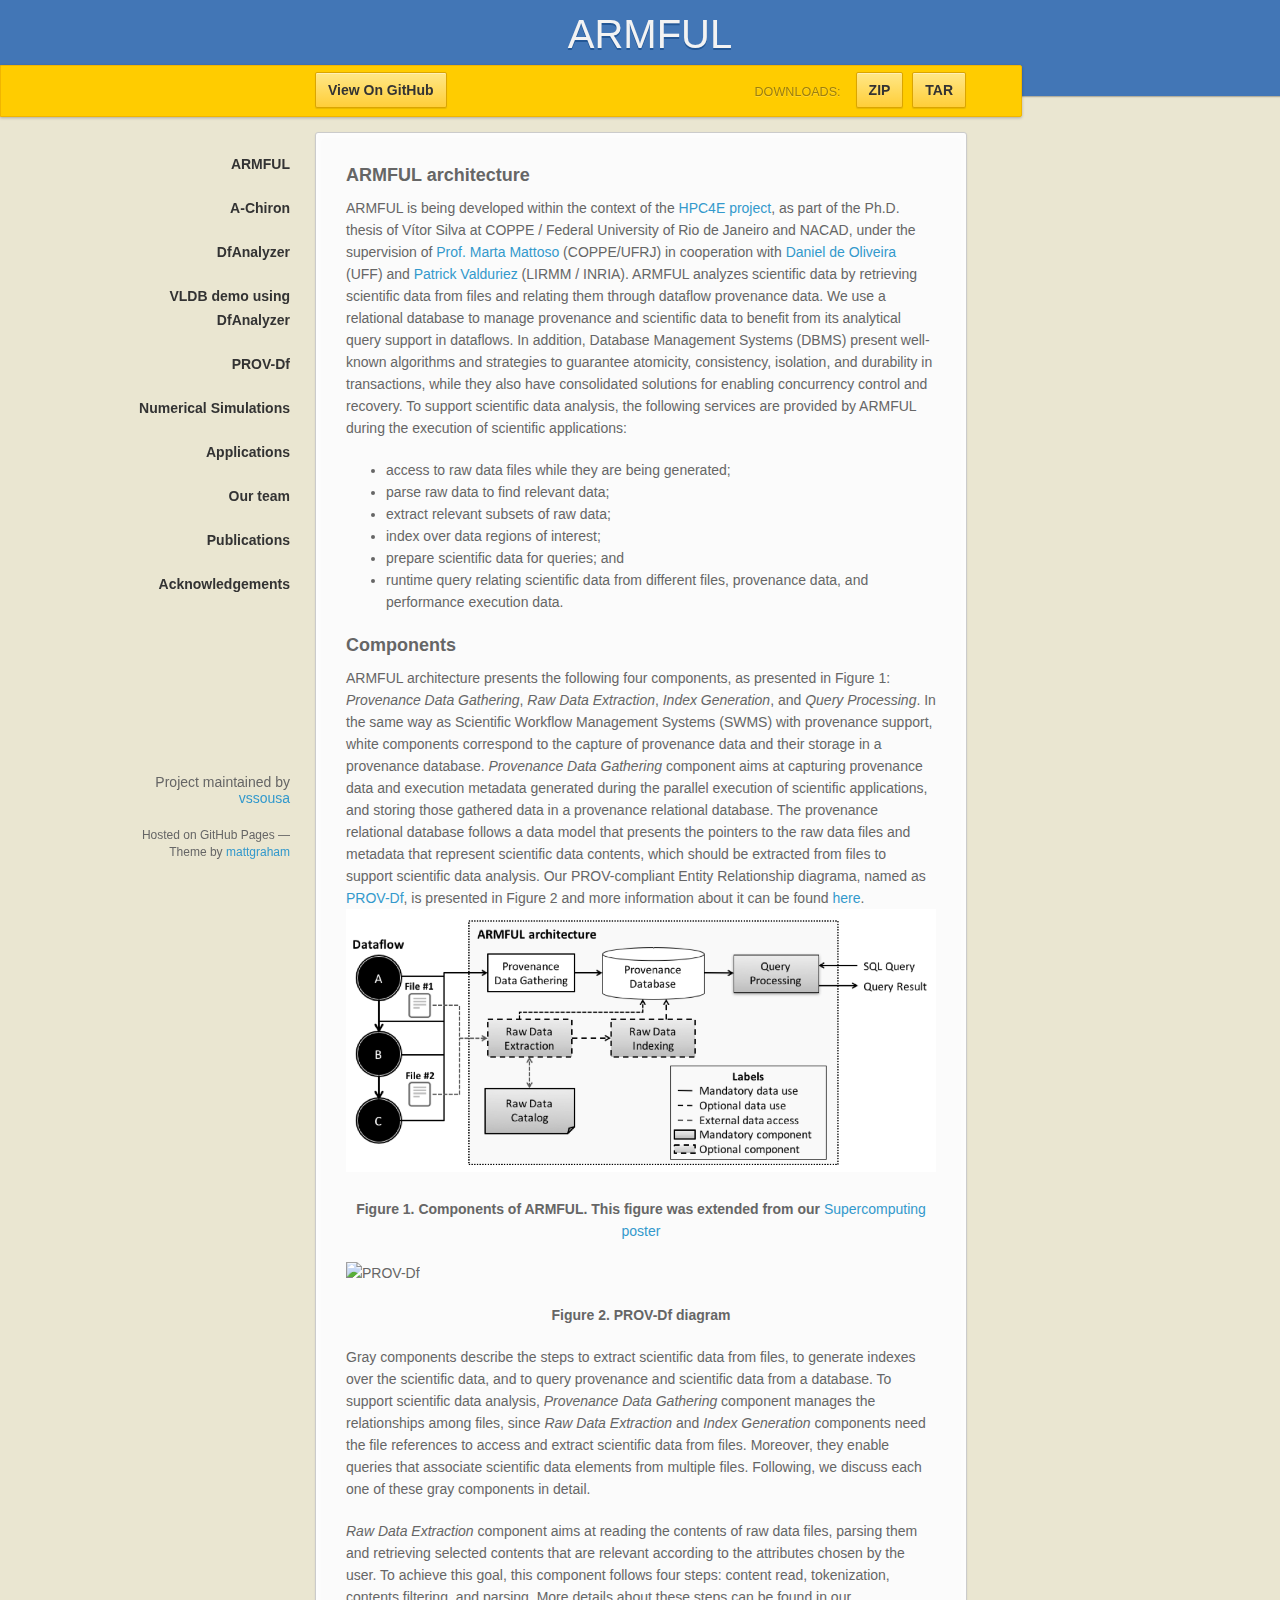
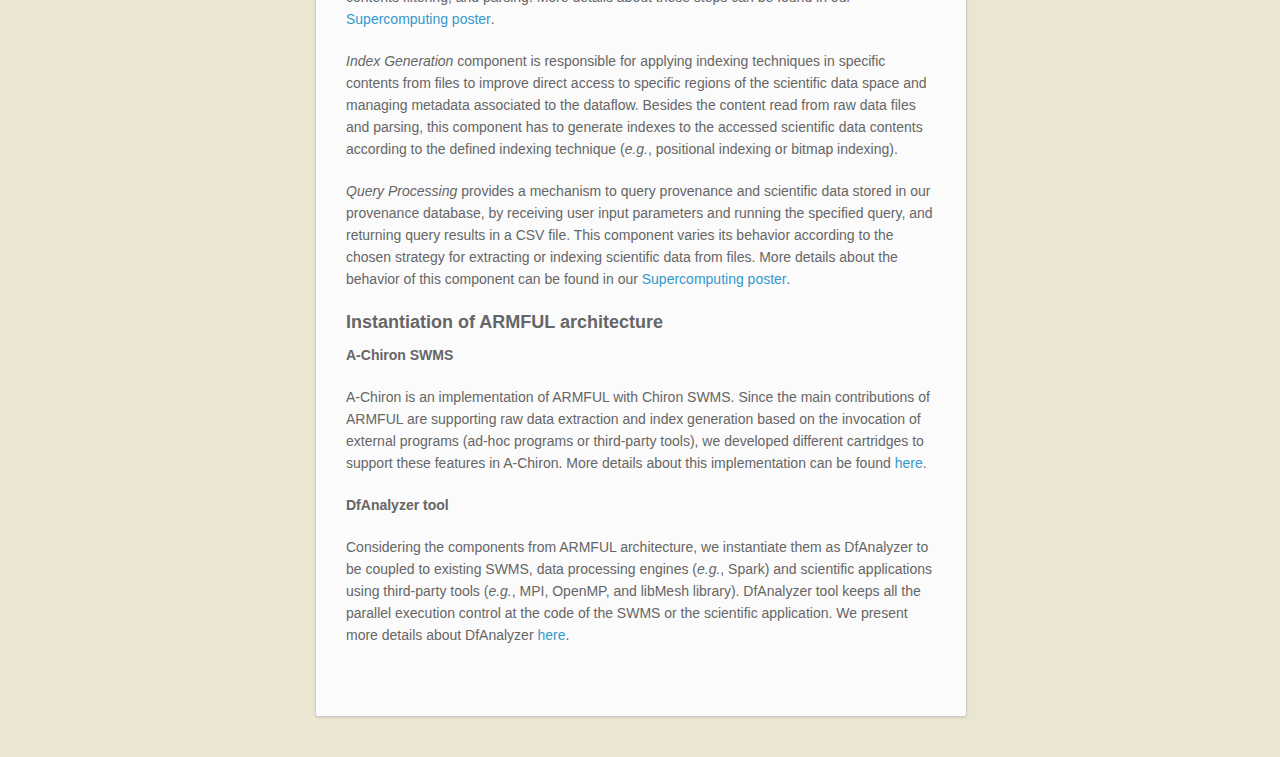
==== commit 58477e81: "Updating layout." ====
--- a/index.html
+++ b/index.html
@@ -48,7 +48,6 @@
             <ul><a href="team.html"><strong>Our team</strong></a></ul>
             <ul><a href="publications.html"><strong>Publications</strong></a></ul>
             <ul><a href="acknowledgments.html"><strong>Acknowledgements</strong></a></ul>
-            <ul><a href="https://github.com/hpcdb">More details</a></ul>
         </nav>
         <section>
             <h3>
--- a/stylesheets/styles.css
+++ b/stylesheets/styles.css
@@ -693,7 +693,7 @@
   height: 50px;
   margin-right: -382px;
   position: fixed;
-  top: 115px;
+  top: 65px;
   background: #ffcc00;
   border: 1px solid #f0b500;
   -moz-box-shadow: 0px 1px 3px rgba(0, 0, 0, 0.25);
@@ -795,7 +795,7 @@
   width: 590px;
   padding: 30px 30px 50px 30px;
   margin: 20px 0;
-  margin-top: 190px;
+  margin-top: 132px;
   position: relative;
   background: #fbfbfb;
   -moz-border-radius: 3px;
@@ -818,7 +818,7 @@
 nav {
   width: 230px;
   position: fixed;
-  top: 220px;
+  top: 152px;
   left: 50%;
   margin-left: -580px;
   text-align: right;
@@ -914,7 +914,7 @@
   }
 
   header {
-    padding: 20px 20px;
+    padding: 13px 20px;
     margin: 0;
   }
   header h1 {
@@ -930,7 +930,7 @@
   }
 
   #banner {
-    top: 80px;
+    top: 71px;
   }
   #banner .fork {
     float: left;
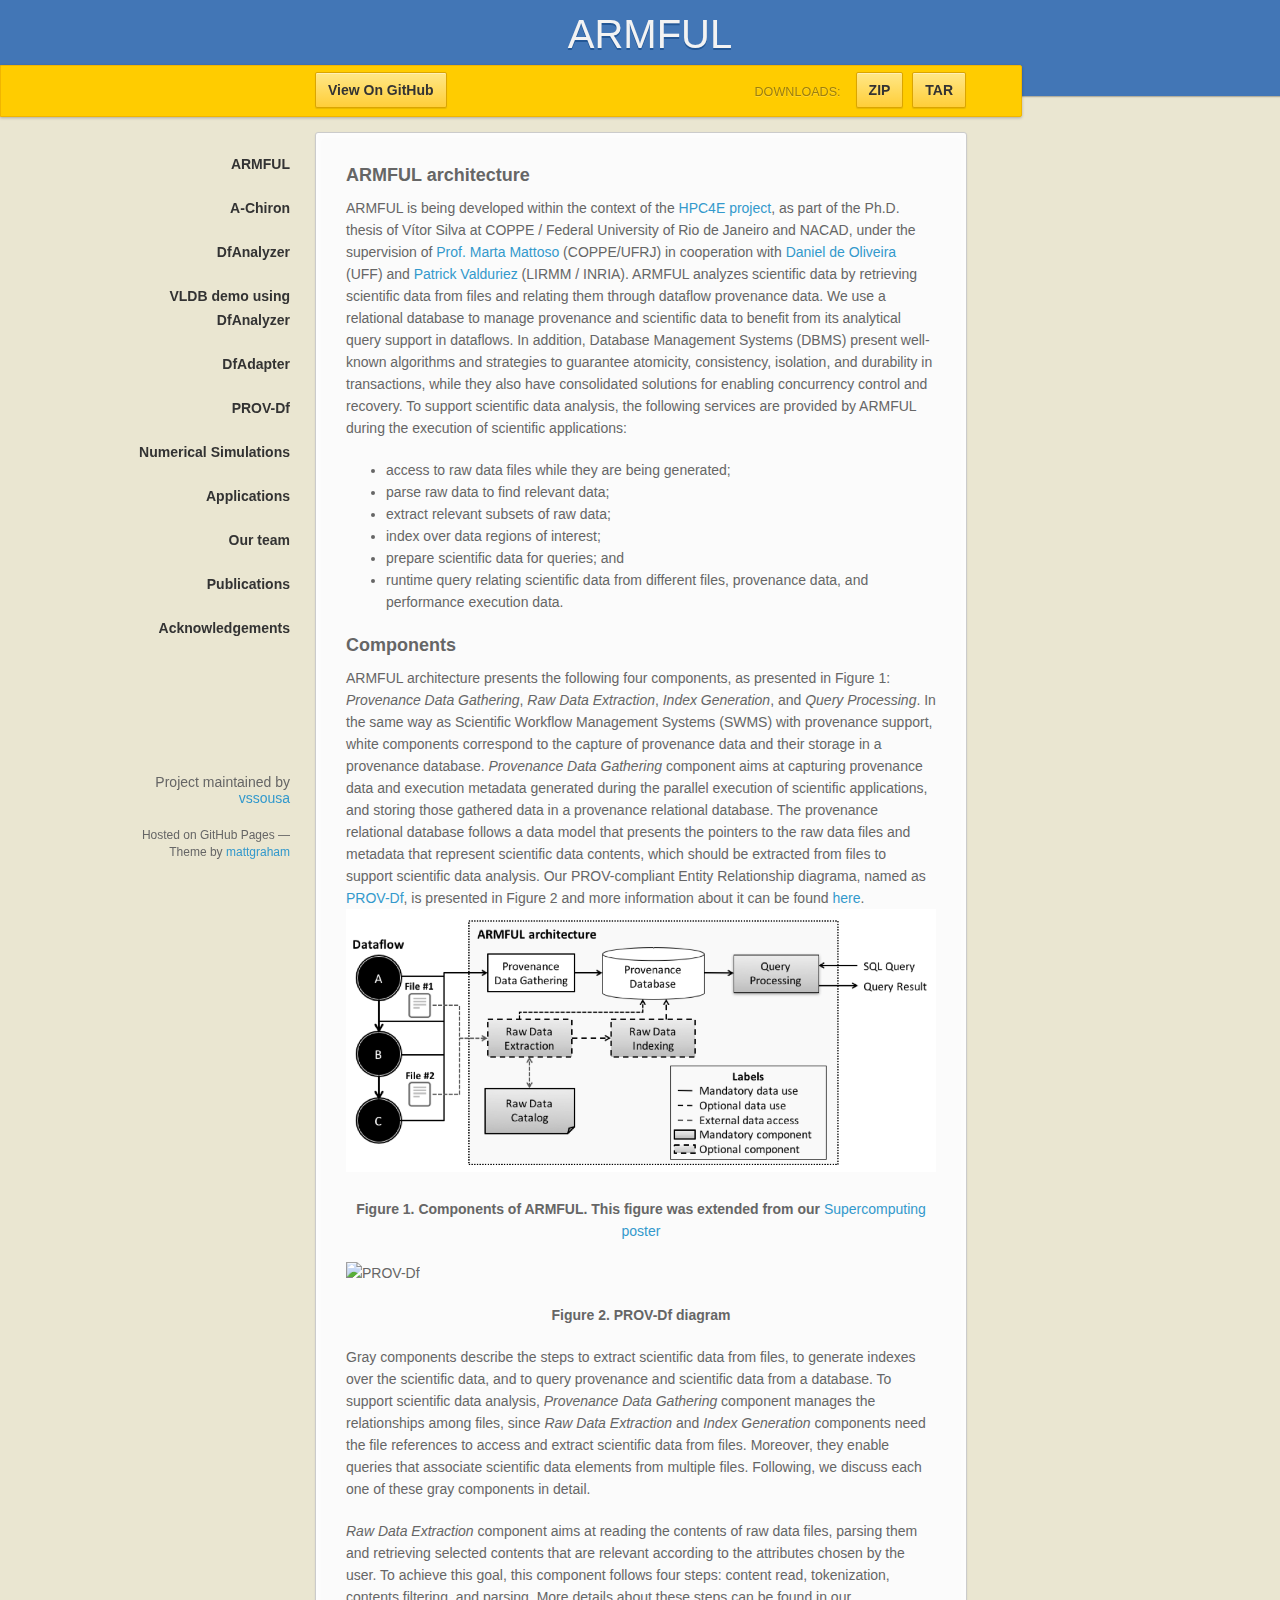
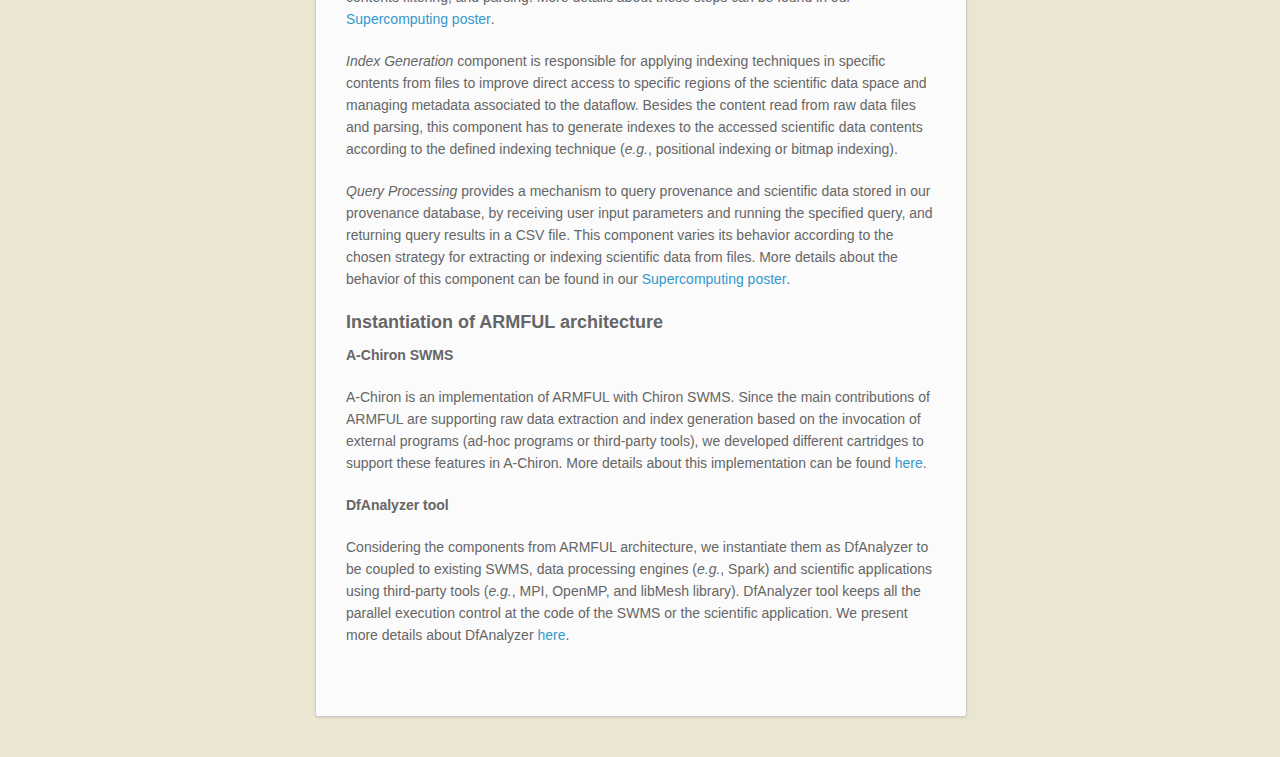
==== commit 6cb85bb4: "Adding a link to the GitHub repository of DfAdapter." ====
--- a/index.html
+++ b/index.html
@@ -42,6 +42,7 @@
             <ul><a href="a-chiron.html"><strong>A-Chiron</strong></a></ul>
             <ul><a href="dfanalyzer.html"><strong>DfAnalyzer</strong></a></ul>
             <ul><a href="dfanalyzer-demo.html"><strong>VLDB demo using DfAnalyzer</strong></a></ul>
+            <ul><a href="https://github.com/hpcdb/DfAdapter" target="_blank"><strong>DfAdapter</strong></a></ul>
             <ul><a href="prov-df.html"><strong>PROV-Df</strong></a></ul>
             <ul><a href="simulations.html"><strong>Numerical Simulations</strong></a></ul>
             <ul><a href="applications.html"><strong>Applications</strong></a></ul>
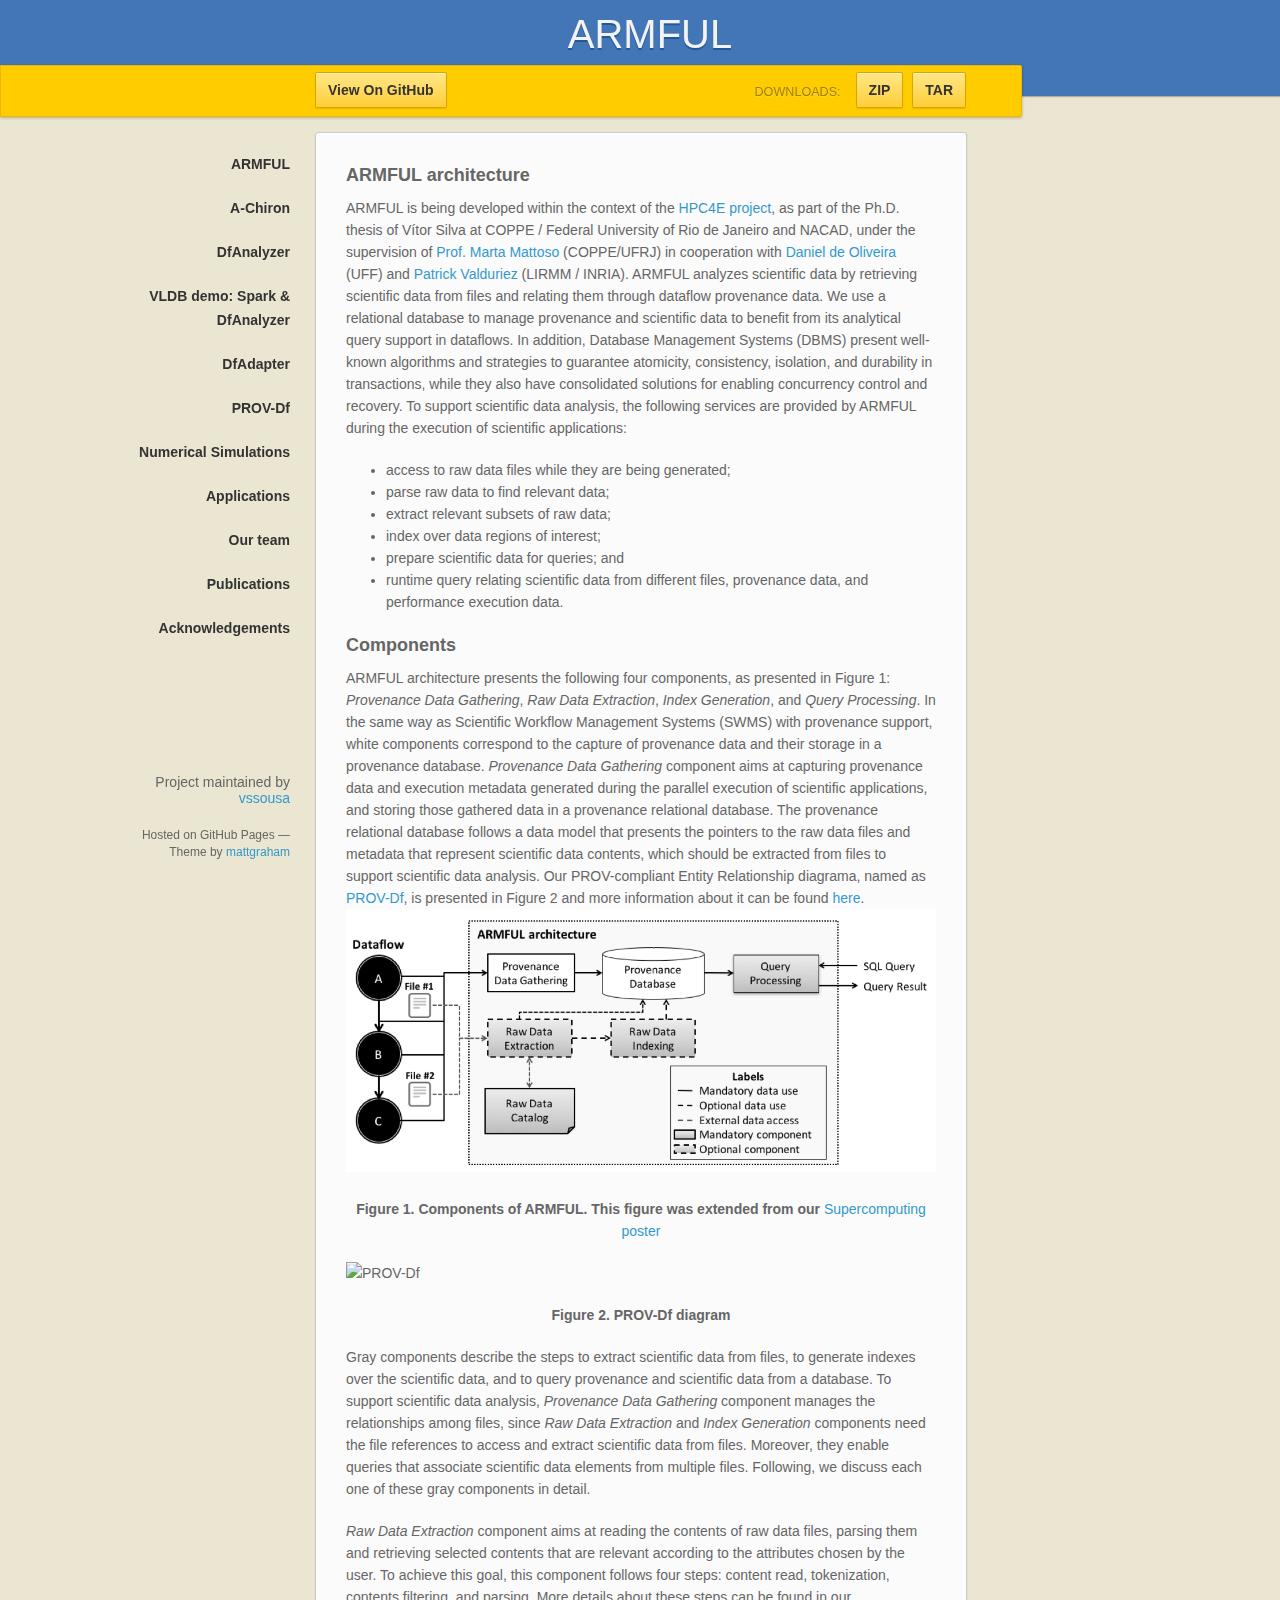
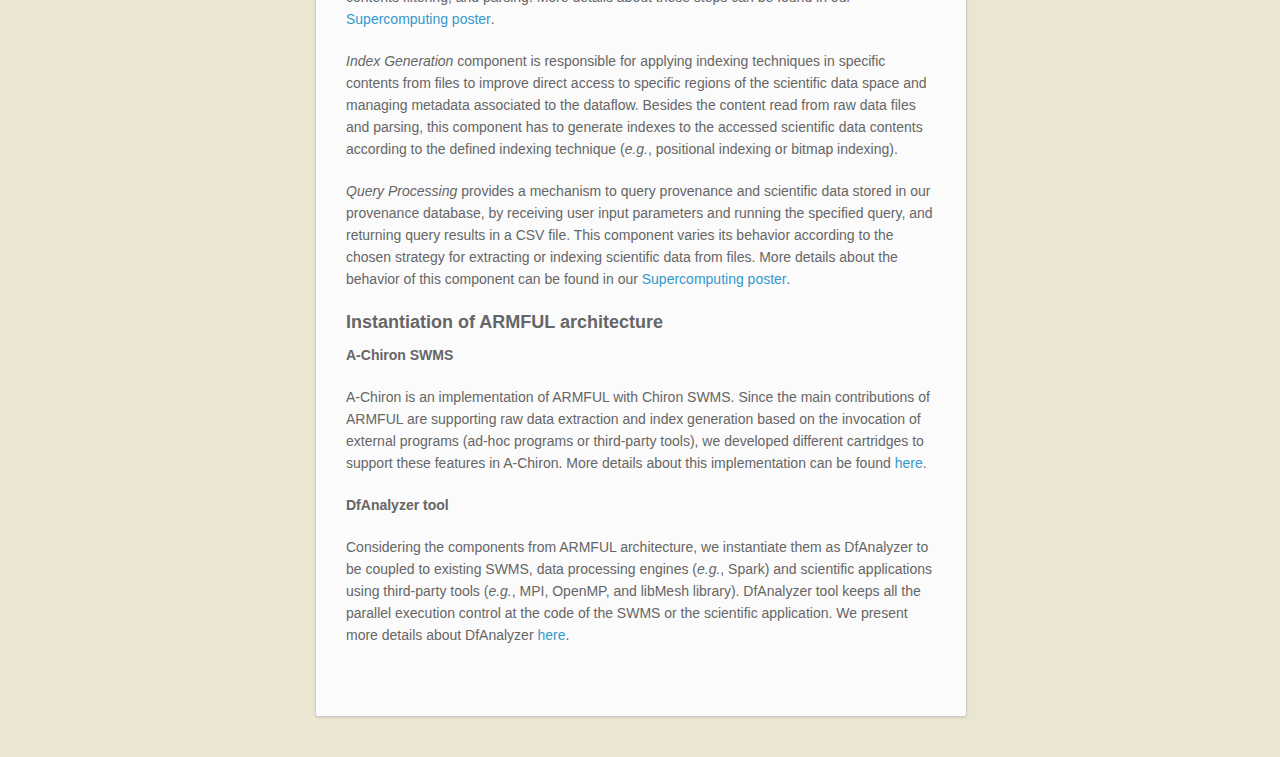
==== commit e59d912f: "Updating the web page of our VLDB demo paper." ====
--- a/index.html
+++ b/index.html
@@ -25,7 +25,7 @@
 
     <div id="banner">
         <span id="logo"></span>
-        <a href="https://github.com/hpcdb/armful" class="button fork"><strong>View On GitHub</strong></a>
+        <a href="https://github.com/hpcdb/armful/tree/gh-pages" class="button fork"><strong>View On GitHub</strong></a>
         <div class="downloads">
             <span>Downloads:</span>
             <ul>
@@ -41,7 +41,7 @@
             <ul><a href="index.html"><strong>ARMFUL</strong></a></ul>
             <ul><a href="a-chiron.html"><strong>A-Chiron</strong></a></ul>
             <ul><a href="dfanalyzer.html"><strong>DfAnalyzer</strong></a></ul>
-            <ul><a href="dfanalyzer-demo.html"><strong>VLDB demo using DfAnalyzer</strong></a></ul>
+            <ul><a href="dfanalyzer-demo.html"><strong>VLDB demo: Spark & DfAnalyzer</strong></a></ul>
             <ul><a href="https://github.com/hpcdb/DfAdapter" target="_blank"><strong>DfAdapter</strong></a></ul>
             <ul><a href="prov-df.html"><strong>PROV-Df</strong></a></ul>
             <ul><a href="simulations.html"><strong>Numerical Simulations</strong></a></ul>
